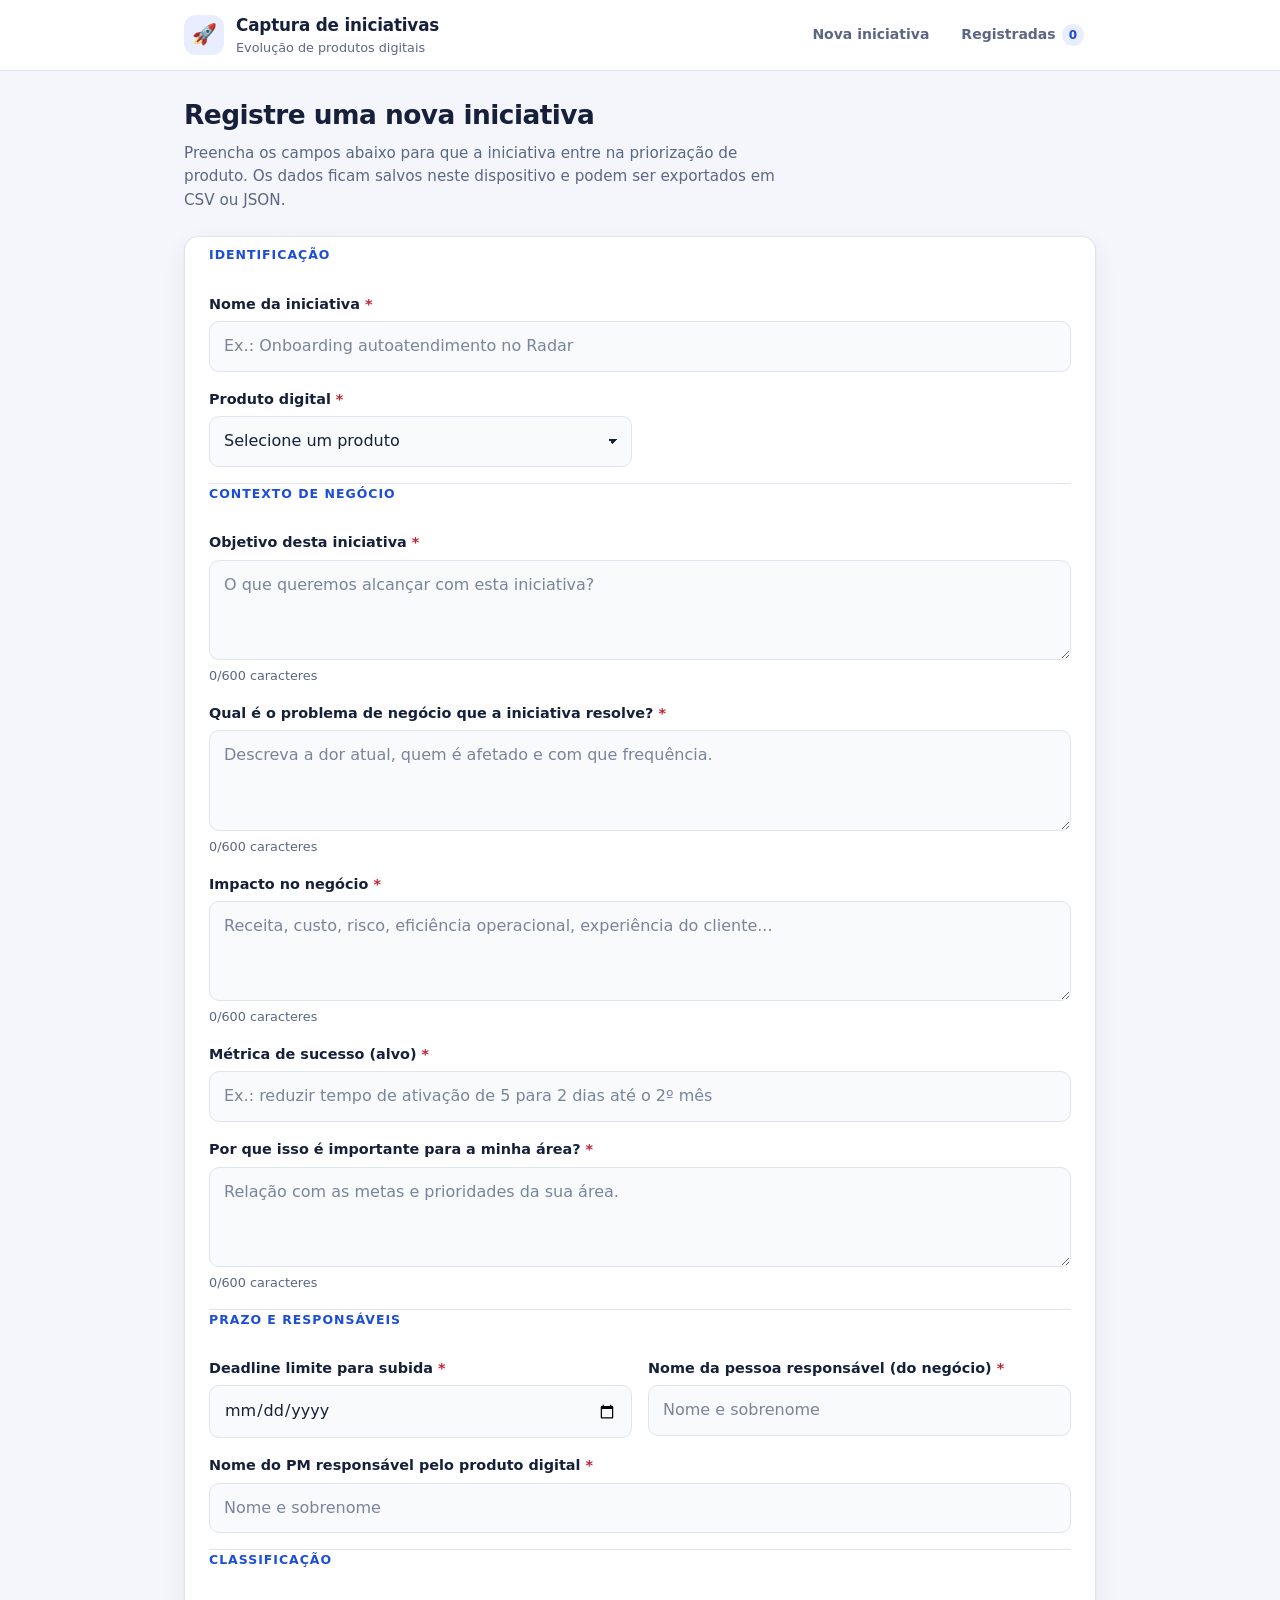
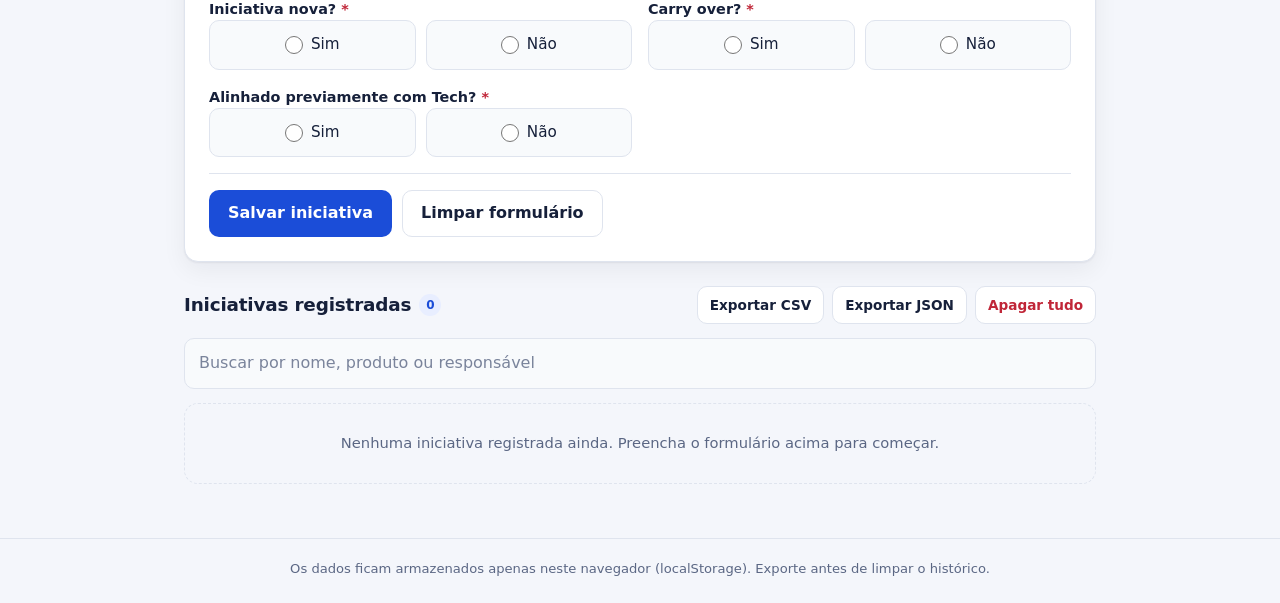
==== index.html @ 2ac2b8f1 "Adiciona pagina responsiva de captura de iniciativas de produtos digitais Co-authored-by: laisa.carv" ====
<!DOCTYPE html>
<html lang="pt-BR">
<head>
  <meta charset="UTF-8" />
  <meta name="viewport" content="width=device-width, initial-scale=1, viewport-fit=cover" />
  <meta name="description" content="Formulário para captura de novas iniciativas de evolução de produtos digitais." />
  <meta name="theme-color" content="#1b4dd8" />
  <title>Captura de Iniciativas · Produtos Digitais</title>
  <link rel="icon" href="data:image/svg+xml,<svg xmlns='http://www.w3.org/2000/svg' viewBox='0 0 100 100'><text y='.9em' font-size='90'>🚀</text></svg>" />
  <link rel="stylesheet" href="styles.css" />
</head>
<body>
  <a class="skip-link" href="#form-iniciativa">Pular para o formulário</a>

  <header class="topbar">
    <div class="container topbar__inner">
      <div class="topbar__brand">
        <span class="topbar__mark" aria-hidden="true">🚀</span>
        <div>
          <h1 class="topbar__title">Captura de iniciativas</h1>
          <p class="topbar__subtitle">Evolução de produtos digitais</p>
        </div>
      </div>
      <nav class="topbar__nav" aria-label="Seções">
        <a class="topbar__link" href="#form-iniciativa">Nova iniciativa</a>
        <a class="topbar__link" href="#registradas">Registradas <span class="badge" id="contadorNav" aria-hidden="true">0</span></a>
      </nav>
    </div>
  </header>

  <main class="container main">
    <section class="intro" aria-labelledby="intro-titulo">
      <h2 id="intro-titulo" class="intro__title">Registre uma nova iniciativa</h2>
      <p class="intro__text">
        Preencha os campos abaixo para que a iniciativa entre na priorização de produto.
        Os dados ficam salvos neste dispositivo e podem ser exportados em CSV ou JSON.
      </p>
    </section>

    <form id="form-iniciativa" class="card form" novalidate>
      <fieldset class="fieldset">
        <legend class="fieldset__legend">Identificação</legend>

        <div class="grid">
          <div class="field field--full">
            <label class="field__label" for="nome">Nome da iniciativa <span class="req" aria-hidden="true">*</span></label>
            <input class="field__control" type="text" id="nome" name="nome" required
                   maxlength="120" autocomplete="off" placeholder="Ex.: Onboarding autoatendimento no Radar" />
            <p class="field__error" data-error-for="nome" role="alert"></p>
          </div>

          <div class="field">
            <label class="field__label" for="produto">Produto digital <span class="req" aria-hidden="true">*</span></label>
            <select class="field__control" id="produto" name="produto" required>
              <option value="">Selecione um produto</option>
              <option value="Radar">Radar</option>
              <option value="Integra">Integra</option>
              <option value="Painel Único">Painel Único</option>
              <option value="Farol B2B">Farol B2B</option>
              <option value="Outro">Outro (especificar)</option>
            </select>
            <p class="field__error" data-error-for="produto" role="alert"></p>
          </div>

          <div class="field is-hidden" id="wrapperProdutoOutro">
            <label class="field__label" for="produtoOutro">Qual produto digital?</label>
            <input class="field__control" type="text" id="produtoOutro" name="produtoOutro"
                   maxlength="80" autocomplete="off" placeholder="Nome do produto" />
            <p class="field__error" data-error-for="produtoOutro" role="alert"></p>
          </div>
        </div>
      </fieldset>

      <fieldset class="fieldset">
        <legend class="fieldset__legend">Contexto de negócio</legend>

        <div class="grid">
          <div class="field field--full">
            <label class="field__label" for="objetivo">Objetivo desta iniciativa <span class="req" aria-hidden="true">*</span></label>
            <textarea class="field__control" id="objetivo" name="objetivo" rows="3" required maxlength="600"
                      placeholder="O que queremos alcançar com esta iniciativa?"></textarea>
            <p class="field__hint" data-counter-for="objetivo"></p>
            <p class="field__error" data-error-for="objetivo" role="alert"></p>
          </div>

          <div class="field field--full">
            <label class="field__label" for="problema">Qual é o problema de negócio que a iniciativa resolve? <span class="req" aria-hidden="true">*</span></label>
            <textarea class="field__control" id="problema" name="problema" rows="3" required maxlength="600"
                      placeholder="Descreva a dor atual, quem é afetado e com que frequência."></textarea>
            <p class="field__hint" data-counter-for="problema"></p>
            <p class="field__error" data-error-for="problema" role="alert"></p>
          </div>

          <div class="field field--full">
            <label class="field__label" for="impacto">Impacto no negócio <span class="req" aria-hidden="true">*</span></label>
            <textarea class="field__control" id="impacto" name="impacto" rows="3" required maxlength="600"
                      placeholder="Receita, custo, risco, eficiência operacional, experiência do cliente..."></textarea>
            <p class="field__hint" data-counter-for="impacto"></p>
            <p class="field__error" data-error-for="impacto" role="alert"></p>
          </div>

          <div class="field field--full">
            <label class="field__label" for="metrica">Métrica de sucesso (alvo) <span class="req" aria-hidden="true">*</span></label>
            <input class="field__control" type="text" id="metrica" name="metrica" required maxlength="200"
                   placeholder="Ex.: reduzir tempo de ativação de 5 para 2 dias até o 2º mês" />
            <p class="field__error" data-error-for="metrica" role="alert"></p>
          </div>

          <div class="field field--full">
            <label class="field__label" for="importancia">Por que isso é importante para a minha área? <span class="req" aria-hidden="true">*</span></label>
            <textarea class="field__control" id="importancia" name="importancia" rows="3" required maxlength="600"
                      placeholder="Relação com as metas e prioridades da sua área."></textarea>
            <p class="field__hint" data-counter-for="importancia"></p>
            <p class="field__error" data-error-for="importancia" role="alert"></p>
          </div>
        </div>
      </fieldset>

      <fieldset class="fieldset">
        <legend class="fieldset__legend">Prazo e responsáveis</legend>

        <div class="grid">
          <div class="field">
            <label class="field__label" for="deadline">Deadline limite para subida <span class="req" aria-hidden="true">*</span></label>
            <input class="field__control" type="date" id="deadline" name="deadline" required />
            <p class="field__error" data-error-for="deadline" role="alert"></p>
          </div>

          <div class="field">
            <label class="field__label" for="responsavelNegocio">Nome da pessoa responsável (do negócio) <span class="req" aria-hidden="true">*</span></label>
            <input class="field__control" type="text" id="responsavelNegocio" name="responsavelNegocio" required
                   maxlength="120" autocomplete="name" placeholder="Nome e sobrenome" />
            <p class="field__error" data-error-for="responsavelNegocio" role="alert"></p>
          </div>

          <div class="field field--full">
            <label class="field__label" for="pmResponsavel">Nome do PM responsável pelo produto digital <span class="req" aria-hidden="true">*</span></label>
            <input class="field__control" type="text" id="pmResponsavel" name="pmResponsavel" required
                   maxlength="120" autocomplete="off" placeholder="Nome e sobrenome" />
            <p class="field__error" data-error-for="pmResponsavel" role="alert"></p>
          </div>
        </div>
      </fieldset>

      <fieldset class="fieldset">
        <legend class="fieldset__legend">Classificação</legend>

        <div class="grid">
          <fieldset class="field choice">
            <legend class="field__label">Iniciativa nova? <span class="req" aria-hidden="true">*</span></legend>
            <div class="choice__options">
              <label class="choice__option">
                <input type="radio" name="iniciativaNova" value="Sim" required />
                <span>Sim</span>
              </label>
              <label class="choice__option">
                <input type="radio" name="iniciativaNova" value="Não" />
                <span>Não</span>
              </label>
            </div>
            <p class="field__error" data-error-for="iniciativaNova" role="alert"></p>
          </fieldset>

          <fieldset class="field choice">
            <legend class="field__label">Carry over? <span class="req" aria-hidden="true">*</span></legend>
            <div class="choice__options">
              <label class="choice__option">
                <input type="radio" name="carryOver" value="Sim" required />
                <span>Sim</span>
              </label>
              <label class="choice__option">
                <input type="radio" name="carryOver" value="Não" />
                <span>Não</span>
              </label>
            </div>
            <p class="field__error" data-error-for="carryOver" role="alert"></p>
          </fieldset>

          <fieldset class="field choice">
            <legend class="field__label">Alinhado previamente com Tech? <span class="req" aria-hidden="true">*</span></legend>
            <div class="choice__options">
              <label class="choice__option">
                <input type="radio" name="alinhadoTech" value="Sim" required />
                <span>Sim</span>
              </label>
              <label class="choice__option">
                <input type="radio" name="alinhadoTech" value="Não" />
                <span>Não</span>
              </label>
            </div>
            <p class="field__error" data-error-for="alinhadoTech" role="alert"></p>
          </fieldset>
        </div>
      </fieldset>

      <p class="form__resumo-erros is-hidden" id="resumoErros" role="alert" tabindex="-1"></p>

      <div class="form__actions">
        <button class="btn btn--primary" type="submit" id="btnSalvar">Salvar iniciativa</button>
        <button class="btn btn--ghost" type="button" id="btnLimpar">Limpar formulário</button>
        <button class="btn btn--ghost is-hidden" type="button" id="btnCancelarEdicao">Cancelar edição</button>
      </div>
    </form>

    <section class="registradas" id="registradas" aria-labelledby="registradas-titulo">
      <div class="registradas__header">
        <h2 class="registradas__title" id="registradas-titulo">
          Iniciativas registradas <span class="badge" id="contadorLista">0</span>
        </h2>
        <div class="registradas__actions">
          <button class="btn btn--sm btn--ghost" type="button" id="btnExportarCsv">Exportar CSV</button>
          <button class="btn btn--sm btn--ghost" type="button" id="btnExportarJson">Exportar JSON</button>
          <button class="btn btn--sm btn--danger" type="button" id="btnApagarTudo">Apagar tudo</button>
        </div>
      </div>

      <div class="field registradas__busca">
        <label class="sr-only" for="busca">Buscar iniciativa</label>
        <input class="field__control" type="search" id="busca" placeholder="Buscar por nome, produto ou responsável" />
      </div>

      <p class="empty" id="listaVazia">Nenhuma iniciativa registrada ainda. Preencha o formulário acima para começar.</p>
      <ul class="lista" id="lista"></ul>
    </section>
  </main>

  <footer class="footer">
    <div class="container">
      <p>Os dados ficam armazenados apenas neste navegador (localStorage). Exporte antes de limpar o histórico.</p>
    </div>
  </footer>

  <div class="toast is-hidden" id="toast" role="status" aria-live="polite"></div>

  <script src="app.js"></script>
</body>
</html>
---- styles.css ----
:root {
  --bg: #f4f6fb;
  --surface: #ffffff;
  --surface-alt: #f8fafc;
  --border: #dfe4ee;
  --text: #16203a;
  --text-muted: #5b6784;
  --primary: #1b4dd8;
  --primary-dark: #1740b4;
  --primary-soft: #e8eeff;
  --danger: #c02638;
  --danger-soft: #fdecee;
  --success: #0f7a52;
  --radius: 14px;
  --radius-sm: 10px;
  --shadow: 0 1px 2px rgba(16, 24, 40, 0.06), 0 8px 24px rgba(16, 24, 40, 0.06);
  --maxw: 960px;
}

@media (prefers-color-scheme: dark) {
  :root {
    --bg: #0e1320;
    --surface: #161d2e;
    --surface-alt: #1c2438;
    --border: #2b3550;
    --text: #e8ecf6;
    --text-muted: #9aa6c2;
    --primary: #6d93ff;
    --primary-dark: #5b82f5;
    --primary-soft: #1e2b4d;
    --danger: #ff8593;
    --danger-soft: #3a1d25;
    --success: #5fd6a4;
    --shadow: 0 1px 2px rgba(0, 0, 0, 0.4), 0 8px 24px rgba(0, 0, 0, 0.3);
  }
}

*,
*::before,
*::after {
  box-sizing: border-box;
}

html {
  -webkit-text-size-adjust: 100%;
}

body {
  margin: 0;
  background: var(--bg);
  color: var(--text);
  font-family: system-ui, -apple-system, "Segoe UI", Roboto, "Helvetica Neue", Arial, sans-serif;
  font-size: 16px;
  line-height: 1.55;
}

h1, h2, h3, p, ul, figure {
  margin: 0;
}

ul {
  padding: 0;
  list-style: none;
}

.container {
  width: 100%;
  max-width: var(--maxw);
  margin-inline: auto;
  padding-inline: 16px;
}

.sr-only {
  position: absolute;
  width: 1px;
  height: 1px;
  padding: 0;
  margin: -1px;
  overflow: hidden;
  clip: rect(0 0 0 0);
  white-space: nowrap;
  border: 0;
}

.is-hidden {
  display: none !important;
}

.skip-link {
  position: absolute;
  left: -9999px;
  top: 8px;
  padding: 10px 16px;
  background: var(--primary);
  color: #fff;
  border-radius: var(--radius-sm);
  z-index: 20;
}

.skip-link:focus {
  left: 16px;
}

/* ---------- Topbar ---------- */

.topbar {
  position: sticky;
  top: 0;
  z-index: 10;
  background: var(--surface);
  border-bottom: 1px solid var(--border);
  padding-top: env(safe-area-inset-top);
}

.topbar__inner {
  display: flex;
  flex-wrap: wrap;
  align-items: center;
  justify-content: space-between;
  gap: 8px 16px;
  padding-block: 12px;
}

.topbar__brand {
  display: flex;
  align-items: center;
  gap: 12px;
  min-width: 0;
}

.topbar__mark {
  display: grid;
  place-items: center;
  width: 40px;
  height: 40px;
  flex: none;
  border-radius: 12px;
  background: var(--primary-soft);
  font-size: 20px;
}

.topbar__title {
  font-size: 1.05rem;
  font-weight: 650;
  letter-spacing: -0.01em;
}

.topbar__subtitle {
  font-size: 0.8rem;
  color: var(--text-muted);
}

.topbar__nav {
  display: flex;
  gap: 8px;
}

.topbar__link {
  display: inline-flex;
  align-items: center;
  gap: 6px;
  padding: 8px 12px;
  border-radius: 999px;
  color: var(--text-muted);
  font-size: 0.875rem;
  font-weight: 550;
  text-decoration: none;
}

.topbar__link:hover,
.topbar__link:focus-visible {
  background: var(--surface-alt);
  color: var(--text);
}

.badge {
  display: inline-grid;
  place-items: center;
  min-width: 22px;
  height: 22px;
  padding-inline: 7px;
  border-radius: 999px;
  background: var(--primary-soft);
  color: var(--primary);
  font-size: 0.75rem;
  font-weight: 650;
}

/* ---------- Layout ---------- */

.main {
  padding-block: 24px 40px;
  display: grid;
  gap: 24px;
}

.intro__title {
  font-size: 1.4rem;
  letter-spacing: -0.02em;
}

.intro__text {
  margin-top: 6px;
  max-width: 62ch;
  color: var(--text-muted);
  font-size: 0.95rem;
}

.card {
  background: var(--surface);
  border: 1px solid var(--border);
  border-radius: var(--radius);
  box-shadow: var(--shadow);
}

.form {
  padding: 8px 16px 16px;
}

.fieldset {
  margin: 0;
  padding: 16px 0;
  border: 0;
  border-bottom: 1px solid var(--border);
}

.fieldset:last-of-type {
  border-bottom: 0;
}

.fieldset__legend {
  padding: 0;
  margin-bottom: 12px;
  font-size: 0.78rem;
  font-weight: 700;
  letter-spacing: 0.08em;
  text-transform: uppercase;
  color: var(--primary);
}

.grid {
  display: grid;
  grid-template-columns: 1fr;
  gap: 16px;
}

/* ---------- Campos ---------- */

.field {
  display: flex;
  flex-direction: column;
  gap: 6px;
  min-width: 0;
  margin: 0;
  padding: 0;
  border: 0;
}

.field__label {
  font-size: 0.9rem;
  font-weight: 600;
  padding: 0;
}

.req {
  color: var(--danger);
}

.field__control {
  width: 100%;
  padding: 12px 14px;
  border: 1px solid var(--border);
  border-radius: var(--radius-sm);
  background: var(--surface-alt);
  color: var(--text);
  font: inherit;
  font-size: 1rem; /* evita zoom automático no iOS */
  transition: border-color 0.15s ease, box-shadow 0.15s ease;
}

textarea.field__control {
  resize: vertical;
  min-height: 92px;
}

select.field__control {
  appearance: none;
  background-image: linear-gradient(45deg, transparent 50%, currentColor 50%),
                    linear-gradient(135deg, currentColor 50%, transparent 50%);
  background-position: right 18px center, right 13px center;
  background-size: 5px 5px, 5px 5px;
  background-repeat: no-repeat;
  padding-right: 38px;
}

.field__control::placeholder {
  color: var(--text-muted);
  opacity: 0.8;
}

.field__control:focus-visible,
.choice__option input:focus-visible {
  outline: none;
  border-color: var(--primary);
  box-shadow: 0 0 0 3px var(--primary-soft);
}

.field__control.has-error {
  border-color: var(--danger);
}

.field__hint,
.field__error {
  font-size: 0.8rem;
  color: var(--text-muted);
}

.field__error {
  color: var(--danger);
  font-weight: 550;
}

.field__error:empty {
  display: none;
}

.choice__options {
  display: flex;
  gap: 10px;
}

.choice__option {
  flex: 1 1 0;
  display: flex;
  align-items: center;
  justify-content: center;
  gap: 8px;
  padding: 12px;
  border: 1px solid var(--border);
  border-radius: var(--radius-sm);
  background: var(--surface-alt);
  font-size: 0.95rem;
  cursor: pointer;
  user-select: none;
}

.choice__option input {
  accent-color: var(--primary);
  width: 18px;
  height: 18px;
  margin: 0;
}

.choice__option:has(input:checked) {
  border-color: var(--primary);
  background: var(--primary-soft);
  font-weight: 600;
}

/* ---------- Botões ---------- */

.btn {
  display: inline-flex;
  align-items: center;
  justify-content: center;
  gap: 8px;
  min-height: 46px;
  padding: 10px 18px;
  border: 1px solid transparent;
  border-radius: var(--radius-sm);
  font: inherit;
  font-weight: 600;
  cursor: pointer;
  transition: background-color 0.15s ease, border-color 0.15s ease, color 0.15s ease;
}

.btn:focus-visible {
  outline: 2px solid var(--primary);
  outline-offset: 2px;
}

.btn--primary {
  background: var(--primary);
  color: #fff;
}

.btn--primary:hover {
  background: var(--primary-dark);
}

.btn--ghost {
  background: var(--surface);
  border-color: var(--border);
  color: var(--text);
}

.btn--ghost:hover {
  background: var(--surface-alt);
}

.btn--danger {
  background: var(--surface);
  border-color: var(--border);
  color: var(--danger);
}

.btn--danger:hover {
  background: var(--danger-soft);
}

.btn--sm {
  min-height: 38px;
  padding: 6px 12px;
  font-size: 0.85rem;
}

.form__actions {
  display: flex;
  flex-wrap: wrap;
  gap: 10px;
  padding-top: 16px;
  border-top: 1px solid var(--border);
}

.form__actions .btn {
  flex: 1 1 100%;
}

.form__resumo-erros {
  margin-top: 8px;
  padding: 12px 14px;
  border-radius: var(--radius-sm);
  background: var(--danger-soft);
  color: var(--danger);
  font-size: 0.9rem;
  font-weight: 550;
}

/* ---------- Lista ---------- */

.registradas {
  display: grid;
  gap: 14px;
}

.registradas__header {
  display: flex;
  flex-wrap: wrap;
  align-items: center;
  justify-content: space-between;
  gap: 10px;
}

.registradas__title {
  display: flex;
  align-items: center;
  gap: 8px;
  font-size: 1.15rem;
  letter-spacing: -0.01em;
}

.registradas__actions {
  display: flex;
  flex-wrap: wrap;
  gap: 8px;
}

.empty {
  padding: 28px 18px;
  border: 1px dashed var(--border);
  border-radius: var(--radius);
  color: var(--text-muted);
  text-align: center;
  font-size: 0.92rem;
}

.lista {
  display: grid;
  gap: 12px;
}

.item {
  padding: 16px;
  background: var(--surface);
  border: 1px solid var(--border);
  border-radius: var(--radius);
  box-shadow: var(--shadow);
}

.item__header {
  display: flex;
  flex-wrap: wrap;
  align-items: baseline;
  justify-content: space-between;
  gap: 6px 12px;
}

.item__nome {
  font-size: 1.02rem;
  font-weight: 650;
  letter-spacing: -0.01em;
}

.item__data {
  font-size: 0.78rem;
  color: var(--text-muted);
}

.item__tags {
  display: flex;
  flex-wrap: wrap;
  gap: 6px;
  margin-top: 10px;
}

.tag {
  padding: 4px 10px;
  border-radius: 999px;
  background: var(--surface-alt);
  border: 1px solid var(--border);
  font-size: 0.75rem;
  font-weight: 550;
  color: var(--text-muted);
}

.tag--produto {
  background: var(--primary-soft);
  border-color: transparent;
  color: var(--primary);
}

.tag--alerta {
  background: var(--danger-soft);
  border-color: transparent;
  color: var(--danger);
}

.item__detalhes {
  margin-top: 12px;
}

.item__detalhes summary {
  cursor: pointer;
  font-size: 0.88rem;
  font-weight: 600;
  color: var(--primary);
}

.item__dl {
  display: grid;
  gap: 10px;
  margin: 12px 0 0;
}

.item__dl dt {
  font-size: 0.75rem;
  font-weight: 700;
  letter-spacing: 0.04em;
  text-transform: uppercase;
  color: var(--text-muted);
}

.item__dl dd {
  margin: 2px 0 0;
  font-size: 0.93rem;
  white-space: pre-wrap;
  overflow-wrap: anywhere;
}

.item__actions {
  display: flex;
  flex-wrap: wrap;
  gap: 8px;
  margin-top: 14px;
  padding-top: 12px;
  border-top: 1px solid var(--border);
}

/* ---------- Rodapé e toast ---------- */

.footer {
  padding: 20px 0 calc(24px + env(safe-area-inset-bottom));
  border-top: 1px solid var(--border);
  color: var(--text-muted);
  font-size: 0.82rem;
  text-align: center;
}

.toast {
  position: fixed;
  left: 50%;
  bottom: calc(18px + env(safe-area-inset-bottom));
  transform: translateX(-50%);
  z-index: 30;
  max-width: calc(100% - 32px);
  padding: 12px 18px;
  border-radius: 999px;
  background: var(--text);
  color: var(--bg);
  font-size: 0.9rem;
  font-weight: 550;
  box-shadow: var(--shadow);
}

/* ---------- Responsivo ---------- */

@media (min-width: 640px) {
  .grid {
    grid-template-columns: repeat(2, minmax(0, 1fr));
  }

  .field--full,
  .choice--full {
    grid-column: 1 / -1;
  }

  .form__actions .btn {
    flex: 0 0 auto;
  }

  .form {
    padding: 8px 24px 24px;
  }

  .item__dl {
    grid-template-columns: repeat(2, minmax(0, 1fr));
  }

  .item__dl div:nth-child(-n + 3) {
    grid-column: 1 / -1;
  }
}

@media (min-width: 900px) {
  .container {
    padding-inline: 24px;
  }

  .intro__title {
    font-size: 1.65rem;
  }
}

@media (prefers-reduced-motion: reduce) {
  * {
    transition: none !important;
    animation: none !important;
  }
}

@media print {
  .topbar__nav,
  .form,
  .registradas__actions,
  .registradas__busca,
  .item__actions,
  .toast,
  .footer {
    display: none !important;
  }

  body {
    background: #fff;
  }

  .item {
    break-inside: avoid;
    box-shadow: none;
  }

  .item__detalhes[open] summary {
    display: none;
  }
}
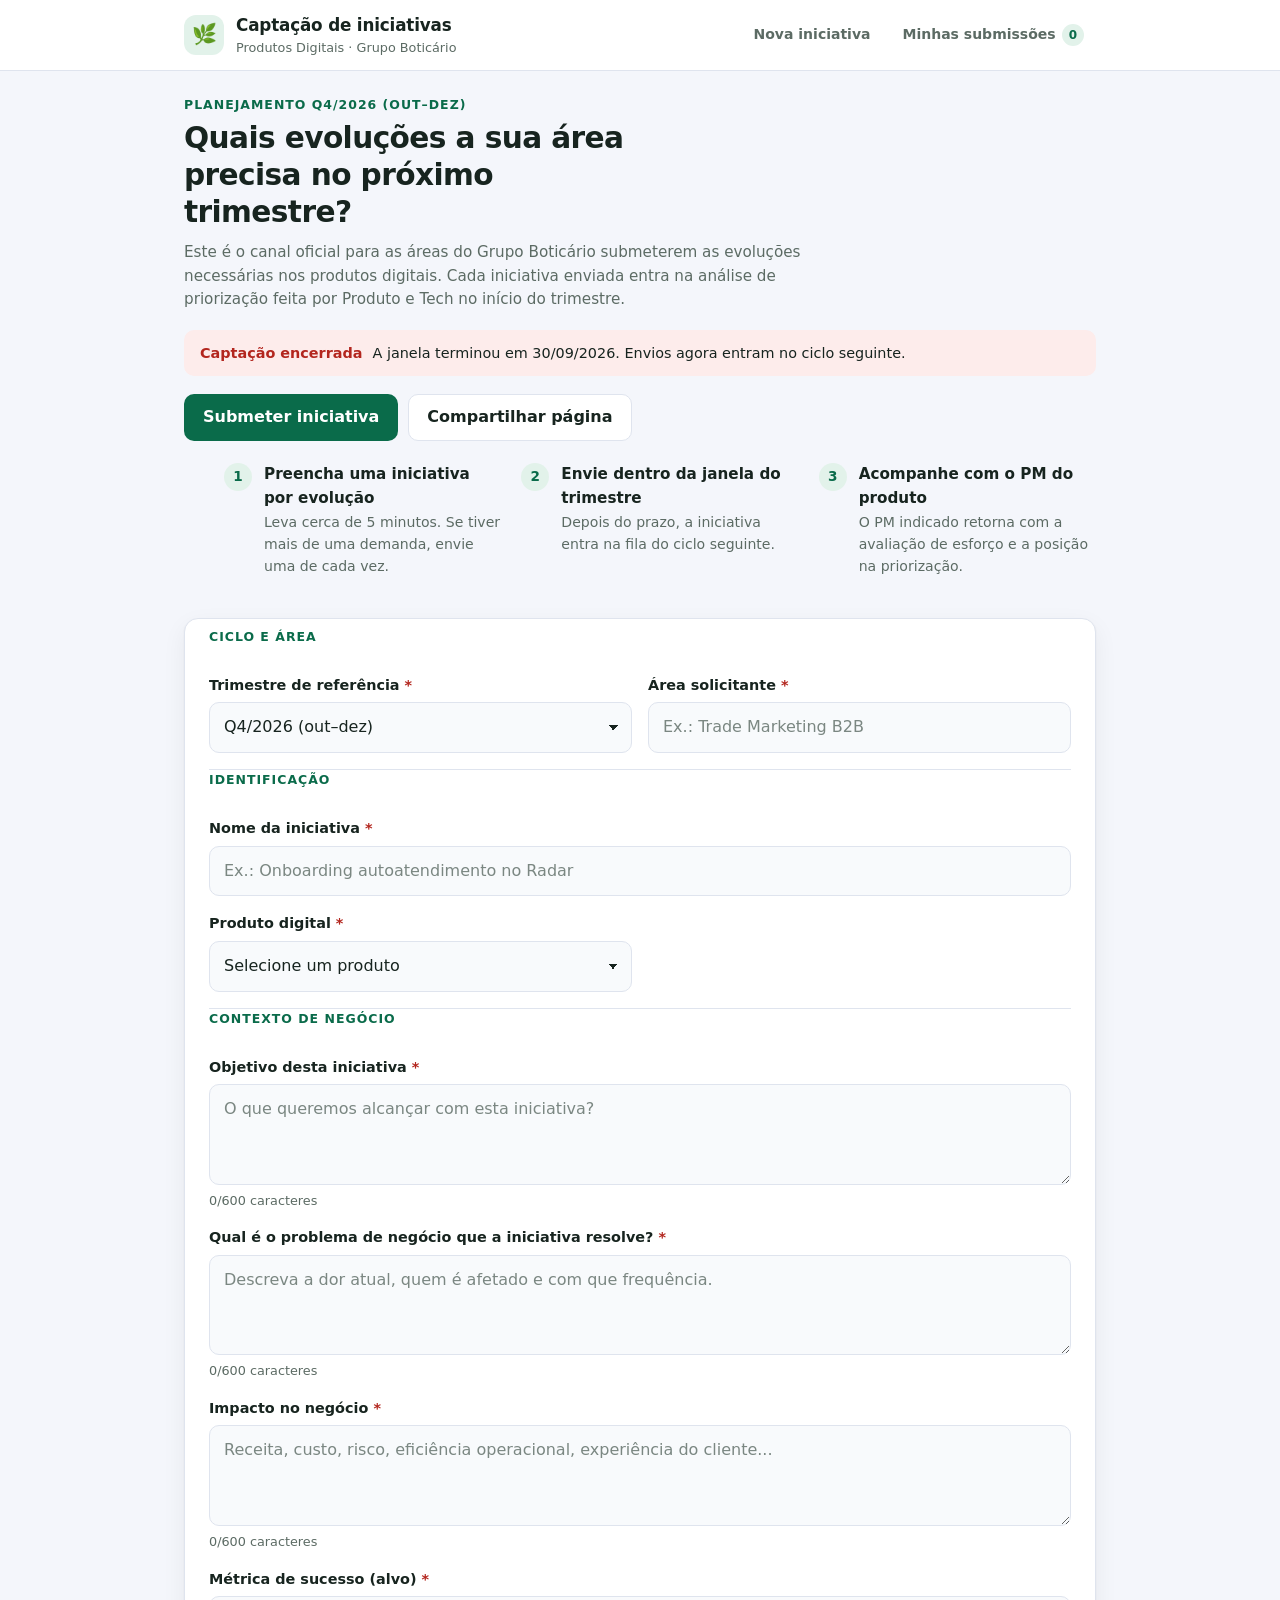
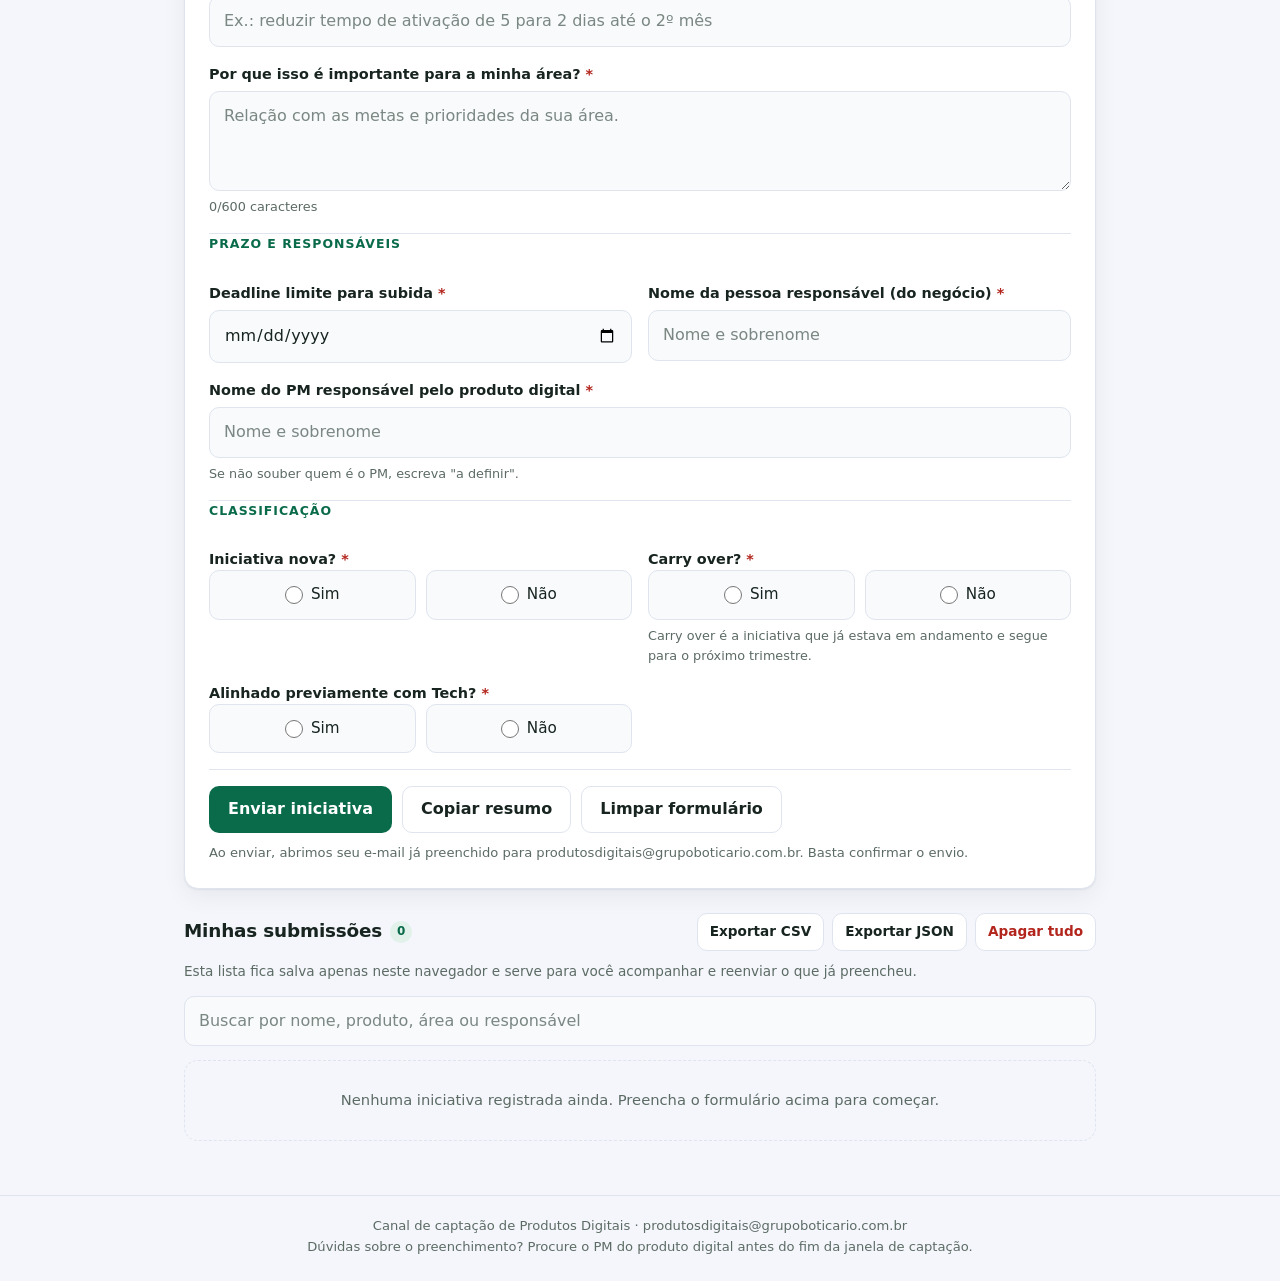
==== commit a066920a: "Transforma a pagina em canal de captacao trimestral com envio ao time de produto Co-authored-by: lai" ====
--- a/index.html
+++ b/index.html
@@ -3,10 +3,13 @@
 <head>
   <meta charset="UTF-8" />
   <meta name="viewport" content="width=device-width, initial-scale=1, viewport-fit=cover" />
-  <meta name="description" content="Formulário para captura de novas iniciativas de evolução de produtos digitais." />
-  <meta name="theme-color" content="#1b4dd8" />
-  <title>Captura de Iniciativas · Produtos Digitais</title>
-  <link rel="icon" href="data:image/svg+xml,<svg xmlns='http://www.w3.org/2000/svg' viewBox='0 0 100 100'><text y='.9em' font-size='90'>🚀</text></svg>" />
+  <meta name="description" content="Canal de captação trimestral de iniciativas de evolução dos produtos digitais do Grupo Boticário." />
+  <meta name="theme-color" content="#0a6b4a" />
+  <title>Captação de iniciativas · Produtos Digitais</title>
+  <meta property="og:title" content="Captação de iniciativas · Produtos Digitais" />
+  <meta property="og:description" content="Submeta as evoluções que sua área precisa no próximo trimestre." />
+  <meta property="og:type" content="website" />
+  <link rel="icon" href="data:image/svg+xml,<svg xmlns='http://www.w3.org/2000/svg' viewBox='0 0 100 100'><text y='.9em' font-size='90'>🌿</text></svg>" />
   <link rel="stylesheet" href="styles.css" />
 </head>
 <body>
@@ -15,29 +18,85 @@
   <header class="topbar">
     <div class="container topbar__inner">
       <div class="topbar__brand">
-        <span class="topbar__mark" aria-hidden="true">🚀</span>
+        <span class="topbar__mark" aria-hidden="true">🌿</span>
         <div>
-          <h1 class="topbar__title">Captura de iniciativas</h1>
-          <p class="topbar__subtitle">Evolução de produtos digitais</p>
+          <h1 class="topbar__title">Captação de iniciativas</h1>
+          <p class="topbar__subtitle" id="topbarSubtitulo">Produtos Digitais</p>
         </div>
       </div>
       <nav class="topbar__nav" aria-label="Seções">
         <a class="topbar__link" href="#form-iniciativa">Nova iniciativa</a>
-        <a class="topbar__link" href="#registradas">Registradas <span class="badge" id="contadorNav" aria-hidden="true">0</span></a>
+        <a class="topbar__link" href="#registradas">Minhas submissões <span class="badge" id="contadorNav" aria-hidden="true">0</span></a>
       </nav>
     </div>
   </header>
 
   <main class="container main">
-    <section class="intro" aria-labelledby="intro-titulo">
-      <h2 id="intro-titulo" class="intro__title">Registre uma nova iniciativa</h2>
-      <p class="intro__text">
-        Preencha os campos abaixo para que a iniciativa entre na priorização de produto.
-        Os dados ficam salvos neste dispositivo e podem ser exportados em CSV ou JSON.
+    <section class="hero" aria-labelledby="hero-titulo">
+      <p class="hero__eyebrow" id="heroCiclo">Planejamento trimestral</p>
+      <h2 class="hero__title" id="hero-titulo">Quais evoluções a sua área precisa no próximo trimestre?</h2>
+      <p class="hero__text">
+        Este é o canal oficial para as áreas do Grupo Boticário submeterem as evoluções necessárias
+        nos produtos digitais. Cada iniciativa enviada entra na análise de priorização feita por
+        Produto e Tech no início do trimestre.
       </p>
+
+      <div class="janela is-hidden" id="janela" role="status">
+        <span class="janela__status" id="janelaStatus"></span>
+        <span class="janela__texto" id="janelaTexto"></span>
+      </div>
+
+      <div class="hero__actions">
+        <a class="btn btn--primary" href="#form-iniciativa">Submeter iniciativa</a>
+        <button class="btn btn--ghost" type="button" id="btnCompartilhar">Compartilhar página</button>
+        <a class="btn btn--ghost is-hidden" id="linkApoio" href="#" target="_blank" rel="noopener"></a>
+      </div>
+
+      <ol class="passos">
+        <li class="passos__item">
+          <span class="passos__num" aria-hidden="true">1</span>
+          <div>
+            <h3 class="passos__titulo">Preencha uma iniciativa por evolução</h3>
+            <p class="passos__texto">Leva cerca de 5 minutos. Se tiver mais de uma demanda, envie uma de cada vez.</p>
+          </div>
+        </li>
+        <li class="passos__item">
+          <span class="passos__num" aria-hidden="true">2</span>
+          <div>
+            <h3 class="passos__titulo">Envie dentro da janela do trimestre</h3>
+            <p class="passos__texto">Depois do prazo, a iniciativa entra na fila do ciclo seguinte.</p>
+          </div>
+        </li>
+        <li class="passos__item">
+          <span class="passos__num" aria-hidden="true">3</span>
+          <div>
+            <h3 class="passos__titulo">Acompanhe com o PM do produto</h3>
+            <p class="passos__texto">O PM indicado retorna com a avaliação de esforço e a posição na priorização.</p>
+          </div>
+        </li>
+      </ol>
     </section>
 
     <form id="form-iniciativa" class="card form" novalidate>
+      <fieldset class="fieldset">
+        <legend class="fieldset__legend">Ciclo e área</legend>
+
+        <div class="grid">
+          <div class="field">
+            <label class="field__label" for="trimestre">Trimestre de referência <span class="req" aria-hidden="true">*</span></label>
+            <select class="field__control" id="trimestre" name="trimestre" required></select>
+            <p class="field__error" data-error-for="trimestre" role="alert"></p>
+          </div>
+
+          <div class="field">
+            <label class="field__label" for="areaSolicitante">Área solicitante <span class="req" aria-hidden="true">*</span></label>
+            <input class="field__control" type="text" id="areaSolicitante" name="areaSolicitante" required
+                   maxlength="80" autocomplete="organization" placeholder="Ex.: Trade Marketing B2B" />
+            <p class="field__error" data-error-for="areaSolicitante" role="alert"></p>
+          </div>
+        </div>
+      </fieldset>
+
       <fieldset class="fieldset">
         <legend class="fieldset__legend">Identificação</legend>
 
@@ -53,11 +112,6 @@
             <label class="field__label" for="produto">Produto digital <span class="req" aria-hidden="true">*</span></label>
             <select class="field__control" id="produto" name="produto" required>
               <option value="">Selecione um produto</option>
-              <option value="Radar">Radar</option>
-              <option value="Integra">Integra</option>
-              <option value="Painel Único">Painel Único</option>
-              <option value="Farol B2B">Farol B2B</option>
-              <option value="Outro">Outro (especificar)</option>
             </select>
             <p class="field__error" data-error-for="produto" role="alert"></p>
           </div>
@@ -137,6 +191,7 @@
             <label class="field__label" for="pmResponsavel">Nome do PM responsável pelo produto digital <span class="req" aria-hidden="true">*</span></label>
             <input class="field__control" type="text" id="pmResponsavel" name="pmResponsavel" required
                    maxlength="120" autocomplete="off" placeholder="Nome e sobrenome" />
+            <p class="field__hint">Se não souber quem é o PM, escreva "a definir".</p>
             <p class="field__error" data-error-for="pmResponsavel" role="alert"></p>
           </div>
         </div>
@@ -173,6 +228,7 @@
                 <span>Não</span>
               </label>
             </div>
+            <p class="field__hint">Carry over é a iniciativa que já estava em andamento e segue para o próximo trimestre.</p>
             <p class="field__error" data-error-for="carryOver" role="alert"></p>
           </fieldset>
 
@@ -196,16 +252,18 @@
       <p class="form__resumo-erros is-hidden" id="resumoErros" role="alert" tabindex="-1"></p>
 
       <div class="form__actions">
-        <button class="btn btn--primary" type="submit" id="btnSalvar">Salvar iniciativa</button>
+        <button class="btn btn--primary" type="submit" id="btnSalvar">Enviar iniciativa</button>
+        <button class="btn btn--ghost" type="button" id="btnCopiarResumo">Copiar resumo</button>
         <button class="btn btn--ghost" type="button" id="btnLimpar">Limpar formulário</button>
         <button class="btn btn--ghost is-hidden" type="button" id="btnCancelarEdicao">Cancelar edição</button>
       </div>
+      <p class="form__nota" id="notaEnvio"></p>
     </form>
 
     <section class="registradas" id="registradas" aria-labelledby="registradas-titulo">
       <div class="registradas__header">
         <h2 class="registradas__title" id="registradas-titulo">
-          Iniciativas registradas <span class="badge" id="contadorLista">0</span>
+          Minhas submissões <span class="badge" id="contadorLista">0</span>
         </h2>
         <div class="registradas__actions">
           <button class="btn btn--sm btn--ghost" type="button" id="btnExportarCsv">Exportar CSV</button>
@@ -214,9 +272,13 @@
         </div>
       </div>
 
+      <p class="registradas__nota">
+        Esta lista fica salva apenas neste navegador e serve para você acompanhar e reenviar o que já preencheu.
+      </p>
+
       <div class="field registradas__busca">
         <label class="sr-only" for="busca">Buscar iniciativa</label>
-        <input class="field__control" type="search" id="busca" placeholder="Buscar por nome, produto ou responsável" />
+        <input class="field__control" type="search" id="busca" placeholder="Buscar por nome, produto, área ou responsável" />
       </div>
 
       <p class="empty" id="listaVazia">Nenhuma iniciativa registrada ainda. Preencha o formulário acima para começar.</p>
@@ -226,12 +288,14 @@
 
   <footer class="footer">
     <div class="container">
-      <p>Os dados ficam armazenados apenas neste navegador (localStorage). Exporte antes de limpar o histórico.</p>
+      <p id="rodapeContato"></p>
+      <p>Dúvidas sobre o preenchimento? Procure o PM do produto digital antes do fim da janela de captação.</p>
     </div>
   </footer>
 
   <div class="toast is-hidden" id="toast" role="status" aria-live="polite"></div>
 
+  <script src="config.js"></script>
   <script src="app.js"></script>
 </body>
 </html>
--- a/styles.css
+++ b/styles.css
@@ -3,14 +3,17 @@
   --surface: #ffffff;
   --surface-alt: #f8fafc;
   --border: #dfe4ee;
-  --text: #16203a;
-  --text-muted: #5b6784;
-  --primary: #1b4dd8;
-  --primary-dark: #1740b4;
-  --primary-soft: #e8eeff;
-  --danger: #c02638;
-  --danger-soft: #fdecee;
+  --text: #17241f;
+  --text-muted: #5c6b64;
+  --primary: #0a6b4a;
+  --primary-dark: #08563b;
+  --primary-soft: #e2f2ea;
+  --on-primary: #ffffff;
+  --danger: #b3261e;
+  --danger-soft: #fdeceb;
   --success: #0f7a52;
+  --warning: #8a5300;
+  --warning-soft: #fdf1dc;
   --radius: 14px;
   --radius-sm: 10px;
   --shadow: 0 1px 2px rgba(16, 24, 40, 0.06), 0 8px 24px rgba(16, 24, 40, 0.06);
@@ -19,18 +22,21 @@
 
 @media (prefers-color-scheme: dark) {
   :root {
-    --bg: #0e1320;
-    --surface: #161d2e;
-    --surface-alt: #1c2438;
-    --border: #2b3550;
-    --text: #e8ecf6;
-    --text-muted: #9aa6c2;
-    --primary: #6d93ff;
-    --primary-dark: #5b82f5;
-    --primary-soft: #1e2b4d;
-    --danger: #ff8593;
-    --danger-soft: #3a1d25;
+    --bg: #0d1512;
+    --surface: #151f1b;
+    --surface-alt: #1b2723;
+    --border: #2c3a34;
+    --text: #e7efea;
+    --text-muted: #9db0a7;
+    --primary: #5fd6a4;
+    --primary-dark: #4bc491;
+    --primary-soft: #16342a;
+  --on-primary: #0d1512;
+    --danger: #ff9086;
+    --danger-soft: #3a1f1c;
     --success: #5fd6a4;
+    --warning: #f0c07a;
+    --warning-soft: #33280f;
     --shadow: 0 1px 2px rgba(0, 0, 0, 0.4), 0 8px 24px rgba(0, 0, 0, 0.3);
   }
 }
@@ -194,16 +200,109 @@
   gap: 24px;
 }
 
-.intro__title {
-  font-size: 1.4rem;
+/* ---------- Abertura ---------- */
+
+.hero__eyebrow {
+  font-size: 0.78rem;
+  font-weight: 700;
+  letter-spacing: 0.08em;
+  text-transform: uppercase;
+  color: var(--primary);
+}
+
+.hero__title {
+  margin-top: 6px;
+  font-size: 1.45rem;
+  line-height: 1.25;
   letter-spacing: -0.02em;
 }
 
-.intro__text {
-  margin-top: 6px;
-  max-width: 62ch;
+.hero__text {
+  margin-top: 10px;
+  max-width: 64ch;
   color: var(--text-muted);
   font-size: 0.95rem;
+}
+
+.hero__actions {
+  display: flex;
+  flex-wrap: wrap;
+  gap: 10px;
+  margin-top: 18px;
+}
+
+.hero__actions .btn {
+  flex: 1 1 100%;
+  text-decoration: none;
+}
+
+.janela {
+  display: flex;
+  flex-wrap: wrap;
+  align-items: center;
+  gap: 6px 10px;
+  margin-top: 18px;
+  padding: 12px 16px;
+  border-radius: var(--radius-sm);
+  background: var(--primary-soft);
+  font-size: 0.9rem;
+}
+
+.janela__status {
+  font-weight: 700;
+  color: var(--primary);
+}
+
+.janela--alerta {
+  background: var(--warning-soft);
+}
+
+.janela--alerta .janela__status {
+  color: var(--warning);
+}
+
+.janela--encerrada {
+  background: var(--danger-soft);
+}
+
+.janela--encerrada .janela__status {
+  color: var(--danger);
+}
+
+.passos {
+  display: grid;
+  gap: 12px;
+  margin-top: 22px;
+}
+
+.passos__item {
+  display: flex;
+  align-items: flex-start;
+  gap: 12px;
+}
+
+.passos__num {
+  display: grid;
+  place-items: center;
+  flex: none;
+  width: 28px;
+  height: 28px;
+  border-radius: 50%;
+  background: var(--primary-soft);
+  color: var(--primary);
+  font-size: 0.85rem;
+  font-weight: 700;
+}
+
+.passos__titulo {
+  font-size: 0.95rem;
+  font-weight: 650;
+}
+
+.passos__texto {
+  margin-top: 2px;
+  color: var(--text-muted);
+  font-size: 0.88rem;
 }
 
 .card {
@@ -381,7 +480,7 @@
 
 .btn--primary {
   background: var(--primary);
-  color: #fff;
+  color: var(--on-primary);
 }
 
 .btn--primary:hover {
@@ -424,6 +523,12 @@
 
 .form__actions .btn {
   flex: 1 1 100%;
+}
+
+.form__nota {
+  margin-top: 10px;
+  color: var(--text-muted);
+  font-size: 0.82rem;
 }
 
 .form__resumo-erros {
@@ -465,6 +570,12 @@
   gap: 8px;
 }
 
+.registradas__nota {
+  margin-top: -4px;
+  color: var(--text-muted);
+  font-size: 0.85rem;
+}
+
 .empty {
   padding: 28px 18px;
   border: 1px dashed var(--border);
@@ -502,6 +613,7 @@
 }
 
 .item__data {
+  margin-top: 10px;
   font-size: 0.78rem;
   color: var(--text-muted);
 }
@@ -533,6 +645,45 @@
   background: var(--danger-soft);
   border-color: transparent;
   color: var(--danger);
+}
+
+.tag--atencao {
+  background: var(--warning-soft);
+  border-color: transparent;
+  color: var(--warning);
+}
+
+.item__status {
+  display: inline-flex;
+  align-items: center;
+  gap: 6px;
+  padding: 4px 10px;
+  border-radius: 999px;
+  font-size: 0.75rem;
+  font-weight: 650;
+}
+
+.item__status::before {
+  content: "";
+  width: 7px;
+  height: 7px;
+  border-radius: 50%;
+  background: currentColor;
+}
+
+.item__status--enviada {
+  background: var(--primary-soft);
+  color: var(--primary);
+}
+
+.item__status--aguardando {
+  background: var(--warning-soft);
+  color: var(--warning);
+}
+
+.item__status--registrada {
+  background: var(--surface-alt);
+  color: var(--text-muted);
 }
 
 .item__detalhes {
@@ -614,7 +765,8 @@
     grid-column: 1 / -1;
   }
 
-  .form__actions .btn {
+  .form__actions .btn,
+  .hero__actions .btn {
     flex: 0 0 auto;
   }
 
@@ -636,8 +788,14 @@
     padding-inline: 24px;
   }
 
-  .intro__title {
-    font-size: 1.65rem;
+  .hero__title {
+    font-size: 1.85rem;
+    max-width: 22ch;
+  }
+
+  .passos {
+    grid-template-columns: repeat(3, minmax(0, 1fr));
+    gap: 20px;
   }
 }
 
@@ -651,6 +809,9 @@
 @media print {
   .topbar__nav,
   .form,
+  .hero__actions,
+  .passos,
+  .janela,
   .registradas__actions,
   .registradas__busca,
   .item__actions,
